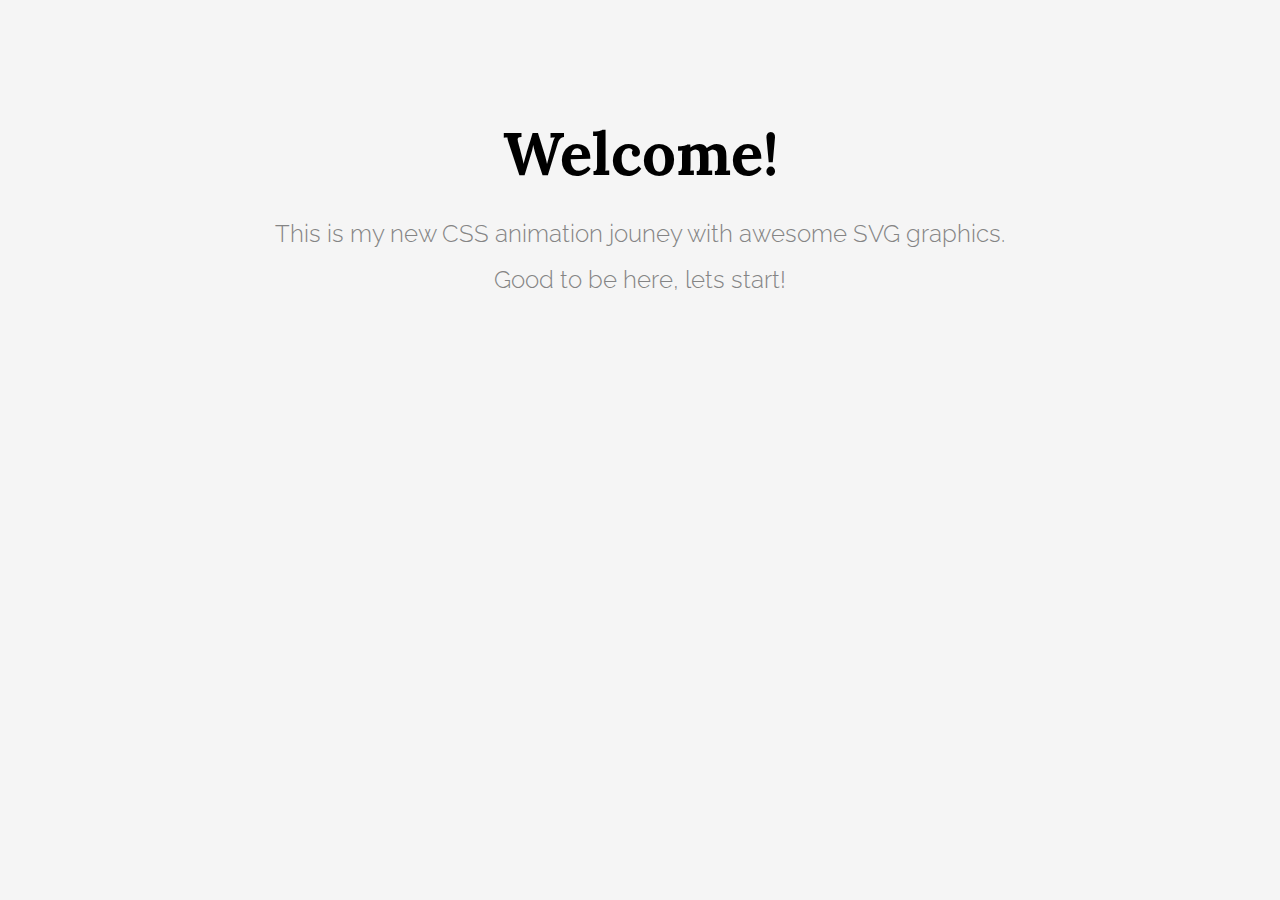
==== index.html @ 7736a3e9 "Setting up Bootstrap, making welcome screen" ====
<!DOCTYPE html>
<html lang="en">
  <head>
    <meta charset="utf-8">
    <meta http-equiv="X-UA-Compatible" content="IE=edge">
    <meta name="viewport" content="width=device-width, initial-scale=1">
    <!-- The above 3 meta tags *must* come first in the head; any other head content must come *after* these tags -->
    <title>The CSS-anim journey</title>

    <!-- Bootstrap -->
    <link href="css/bootstrap.min.css" rel="stylesheet">
    <link rel="stylesheet" href="css/style.css">
    <link rel="stylesheet" href="css/menu.css">

    <!-- HTML5 shim and Respond.js for IE8 support of HTML5 elements and media queries -->
    <!-- WARNING: Respond.js doesn't work if you view the page via file:// -->
    <!--[if lt IE 9]>
      <script src="https://oss.maxcdn.com/html5shiv/3.7.3/html5shiv.min.js"></script>
      <script src="https://oss.maxcdn.com/respond/1.4.2/respond.min.js"></script>
    <![endif]-->
  </head>
  <body>
<!--   Header Zone

<nav class="navbar navbar-inverse navbar-static-top" role="navigation">
    <div class="container">
        <div class="navbar-header">
            <a id="logo" class="navbar-brand" href="index.html"></a>
            <button type="button" class="navbar-toggle collapsed" data-toggle="collapse" data-target="#bs-example-navbar-collapse-1">
              <div id="nav-anim">
                <span class="icon-bar"></span>
                <span class="icon-bar"></span>
                <span class="icon-bar"></span>
              </div>
            </button>
        </div>

        <div class="collapse navbar-collapse" id="bs-example-navbar-collapse-1">
            <ul class="nav navbar-nav">
              <li><a href="about-me.html">Home</a></li>
              <li><a href="services.html">Test</a></li>
              <li><a href="portfolio.html">Shoprenter</a></li>
              <li><a href="contact.html">Optimonk</a></li>
            </ul>
        </div>
    </div>
</nav>

  End of Header Zone   -->

<!--   End of Header Zone   -->

<div class="container section">
  <div class="row">
    <h1>Welcome!</h1>
    <p>This is my new CSS animation jouney with awesome SVG graphics.</p>
    <p> Good to be here, lets start!</p>
  </div>
</div>

<!--   End of Header Zone   -->




<!--   Test Zone   -->



<!--   End of Test Zone   -->

    <!-- jQuery (necessary for Bootstrap's JavaScript plugins) -->
    <script src="https://ajax.googleapis.com/ajax/libs/jquery/1.12.4/jquery.min.js"></script>
    <!-- Include all compiled plugins (below), or include individual files as needed -->
    <script src="js/bootstrap.min.js"></script>
    <script src="js/menu.js"></script>
  </body>
</html>
---- css/style.css ----
@import url('https://fonts.googleapis.com/css?family=Raleway:300,800');
@import url('https://fonts.googleapis.com/css?family=Lora:400,700');

:root {
  font-size: 16px;
  transition: all 300ms ease-in-out;
}

body {
  text-align: center;
  line-height: 1.5;
  letter-spacing: 0px;
  font-style: normal;
  font-family: 'Raleway', sans-serif;
  margin: auto;
  overflow-x: hidden;
  background-color: #f5f5f5;
}

h1 {
  color: #000;
  font-size: 3rem;
  font-weight: 200;
  font-family: 'Lora', serif;
  font-weight: 700;
  padding-bottom: 1rem;
}

p {
  font-weight: 300;
  font-size: 1.2rem;
  color: #848484;
}

.section {
  margin-top: 5rem;
  margin-bottom: 5rem;
}

/*   Media Querri's   */

@media screen and (min-width: 768px) {
  :root {
    font-size: 20px;
    transition: all 300ms ease-in-out;
  }
}
---- css/menu.css ----
/*   Navbar   */

.navbar-brand {
  background-color: #fff;
  -webkit-mask:  url("../img/kod-logo.svg") no-repeat 50% 50%;
  mask: url("../img/kod-logo.svg") no-repeat 50% 50%;
  width: 2.5em;
  margin-left: 1rem;
  margin-right: 3rem;
}

#logo:hover {
  background-color: #aaa;
  transition: 300ms ease-in-out;
}

.navbar {
  margin: 0;
  background-color: #000;
  text-align: center;
}

.navbar .collapse li a,
.navbar .collapse li a:visited {
  font-weight: 300;
  color: #fff;
  text-decoration: none;
  margin: 0 4em;
}

.navbar .collapse li a:hover,
.navbar .collapse li a:focus {
  transition: 300ms ease-in-out;
  color: #aaa;
  text-decoration: none;
  background-color: transparent;
}

.navbar-toggle {
  background: transparent;
  border: none;
}

.navbar-inverse .navbar-toggle:focus,
.navbar-inverse .navbar-toggle:hover {
  background-color: transparent;
}

.navbar-toggle .icon-bar+.icon-bar {
    margin-top: 7px;
}

.navbar-toggle .icon-bar {
  height: 1px;
}

/*   Anim   */

#nav-anim span {
  display: block;
  -webkit-transform: rotate(0deg);
  -moz-transform: rotate(0deg);
  -o-transform: rotate(0deg);
  transform: rotate(0deg);
  -webkit-transition: .25s ease-in-out;
  -moz-transition: .25s ease-in-out;
  -o-transition: .25s ease-in-out;
  transition: .25s ease-in-out;
}

#nav-anim span:nth-child(1) {
  top: 0px;
  -webkit-transform-origin: left center;
  -moz-transform-origin: left center;
  -o-transform-origin: left center;
  transform-origin: left center;
}

#nav-anim span:nth-child(2) {
  top: 18px;
  -webkit-transform-origin: left center;
  -moz-transform-origin: left center;
  -o-transform-origin: left center;
  transform-origin: left center;
}

#nav-anim span:nth-child(3) {
  top: 36px;
  -webkit-transform-origin: left center;
  -moz-transform-origin: left center;
  -o-transform-origin: left center;
  transform-origin: left center;
}

#nav-anim.open span:nth-child(1) {
  -webkit-transform: rotate(45deg);
  -moz-transform: rotate(45deg);
  -o-transform: rotate(45deg);
  transform: rotate(45deg);
  top: -3px;
  left: 8px;
}

#nav-anim.open span:nth-child(2) {
  width: 0%;
  opacity: 0;
}

#nav-anim.open span:nth-child(3) {
  -webkit-transform: rotate(-45deg);
  -moz-transform: rotate(-45deg);
  -o-transform: rotate(-45deg);
  transform: rotate(-45deg);
  top: 39px;
  left: 8px;
}
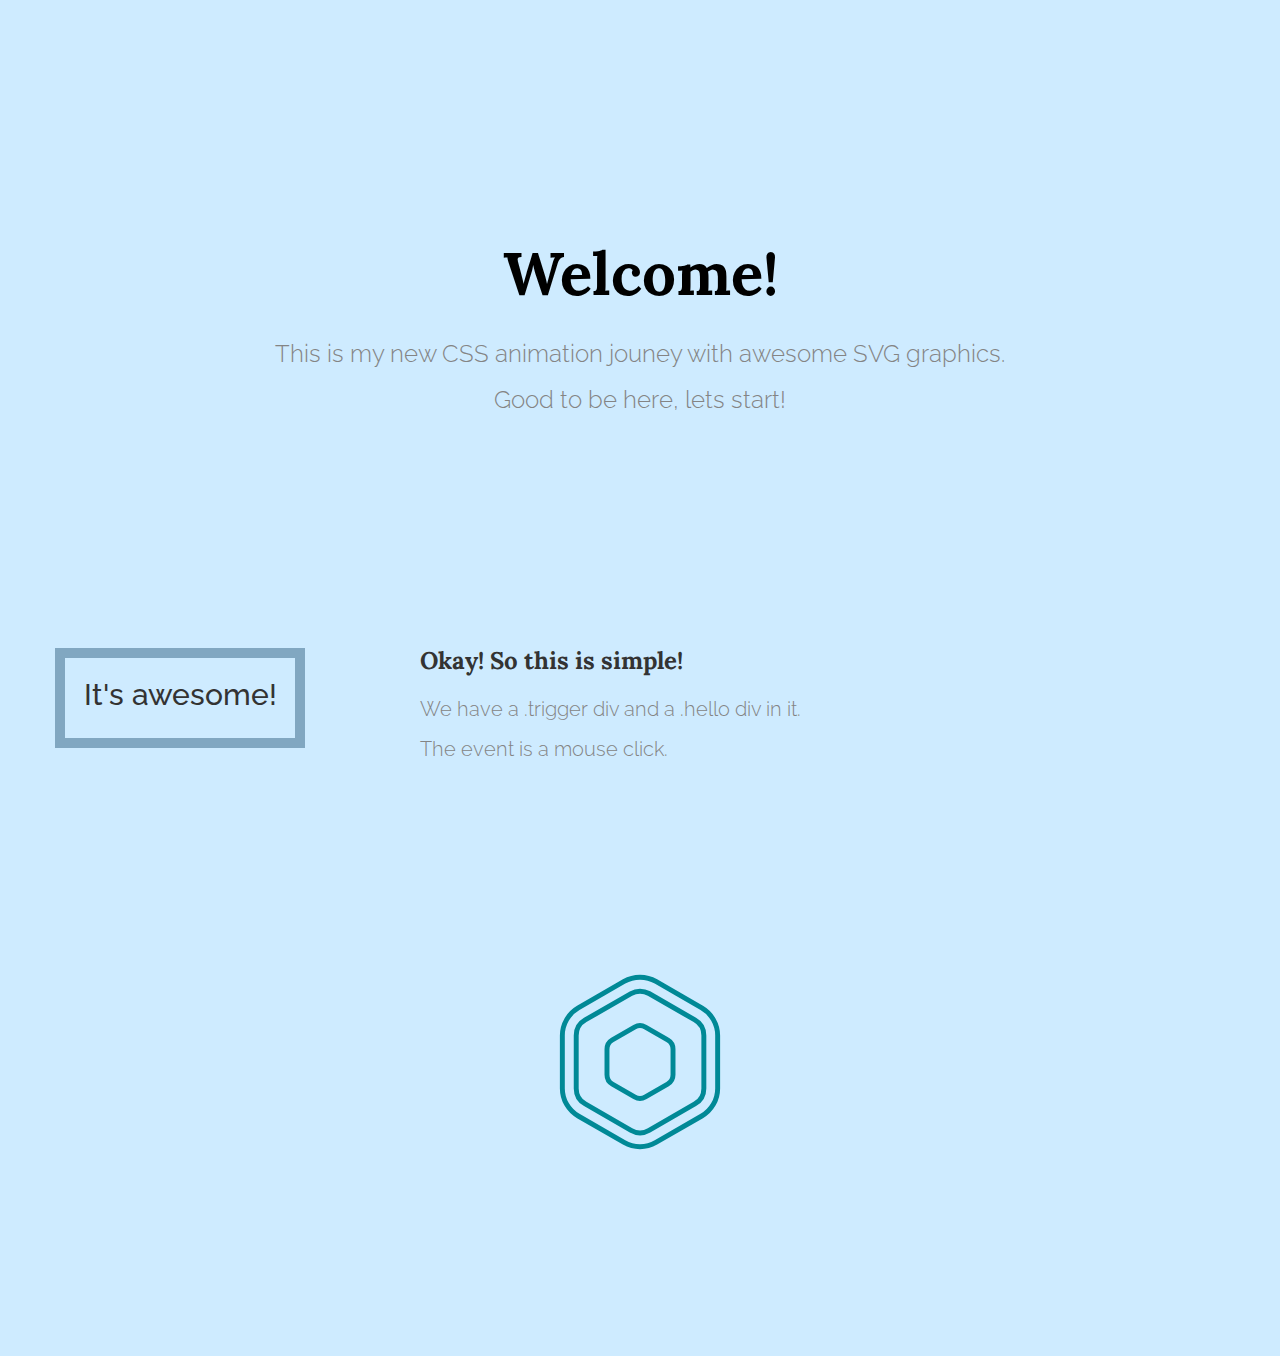
==== commit 87c5b2b7: "making a line animation innonic logo with transitions and click event" ====
--- a/index.html
+++ b/index.html
@@ -10,7 +10,7 @@
     <!-- Bootstrap -->
     <link href="css/bootstrap.min.css" rel="stylesheet">
     <link rel="stylesheet" href="css/style.css">
-    <link rel="stylesheet" href="css/menu.css">
+    <link rel="stylesheet" href="css/anim.css">
 
     <!-- HTML5 shim and Respond.js for IE8 support of HTML5 elements and media queries -->
     <!-- WARNING: Respond.js doesn't work if you view the page via file:// -->
@@ -20,37 +20,10 @@
     <![endif]-->
   </head>
   <body>
-<!--   Header Zone
 
-<nav class="navbar navbar-inverse navbar-static-top" role="navigation">
-    <div class="container">
-        <div class="navbar-header">
-            <a id="logo" class="navbar-brand" href="index.html"></a>
-            <button type="button" class="navbar-toggle collapsed" data-toggle="collapse" data-target="#bs-example-navbar-collapse-1">
-              <div id="nav-anim">
-                <span class="icon-bar"></span>
-                <span class="icon-bar"></span>
-                <span class="icon-bar"></span>
-              </div>
-            </button>
-        </div>
+<!--   Welcome Zone   -->
 
-        <div class="collapse navbar-collapse" id="bs-example-navbar-collapse-1">
-            <ul class="nav navbar-nav">
-              <li><a href="about-me.html">Home</a></li>
-              <li><a href="services.html">Test</a></li>
-              <li><a href="portfolio.html">Shoprenter</a></li>
-              <li><a href="contact.html">Optimonk</a></li>
-            </ul>
-        </div>
-    </div>
-</nav>
-
-  End of Header Zone   -->
-
-<!--   End of Header Zone   -->
-
-<div class="container section">
+<div class="container section welcome">
   <div class="row">
     <h1>Welcome!</h1>
     <p>This is my new CSS animation jouney with awesome SVG graphics.</p>
@@ -60,19 +33,47 @@
 
 <!--   End of Header Zone   -->
 
+<!--   Hello Zone   -->
 
+<div class="container section">
+  <div class="row">
+    <div class="col-xs-12 col-lg-6 trigger">
+      <div class="hello">
+        <h2>It's awesome!</h2>
+      </div>
+    </div>
+    <div class="col-xs-12 col-lg-6 describe text-left">
+      <h3>Okay! So this is simple!</h3>
+      <p>We have a .trigger div and a .hello div in it.</p>
+      <p>The event is a mouse click.</p>
+    </div>
+  </div>
+</div>
 
+<!--   End of Hello Zone   -->
 
-<!--   Test Zone   -->
+<!--   Keyframe Zone   -->
 
+<div class="container section">
+  <div class="row">
+    <div class="logo">
+      <div style="text-align:center; padding:100px 0;">
+        <object>
+          <embed src="img/inn.svg" width="15%" height="15%">
+        </object>
+      </div>
+    </div>
+  </div>
+</div>
 
+<!--   End of Hello Zone   -->
 
-<!--   End of Test Zone   -->
 
     <!-- jQuery (necessary for Bootstrap's JavaScript plugins) -->
     <script src="https://ajax.googleapis.com/ajax/libs/jquery/1.12.4/jquery.min.js"></script>
     <!-- Include all compiled plugins (below), or include individual files as needed -->
     <script src="js/bootstrap.min.js"></script>
     <script src="js/menu.js"></script>
+    <script src="js/hello.js"></script>
   </body>
 </html>
--- a/css/style.css
+++ b/css/style.css
@@ -14,7 +14,7 @@
   font-family: 'Raleway', sans-serif;
   margin: auto;
   overflow-x: hidden;
-  background-color: #f5f5f5;
+  background-color: #ceebff;
 }
 
 h1 {
@@ -37,6 +37,29 @@
   margin-bottom: 5rem;
 }
 
+.describe {
+  margin: 0 5rem;
+}
+.describe p {
+  font-size: 1rem;
+}
+
+h3 {
+  margin: 0 0 1rem;
+  font-size: 1.2rem;
+  font-family: 'Lora', serif;
+  font-weight: 700;
+}
+
+.welcome {
+  padding-top: 6rem;
+  padding-bottom: 6rem;
+}
+
+/*   Media Querri's   */
+
+
+
 /*   Media Querri's   */
 
 @media screen and (min-width: 768px) {
--- a/css/anim.css
+++ b/css/anim.css
@@ -0,0 +1,15 @@
+/*   Hello   */
+.trigger {
+  width: 250px;
+  height: 100px;
+  border: 10px solid #81a7c1;
+}
+
+.hello{
+  transition: transform 300ms cubic-bezier(0.42, 0, 0.02, 0.97);
+  pointer-events: none;
+}
+
+.trigger.clicked .hello {
+  transform: translate(100px, 100px) rotate(20deg);
+}
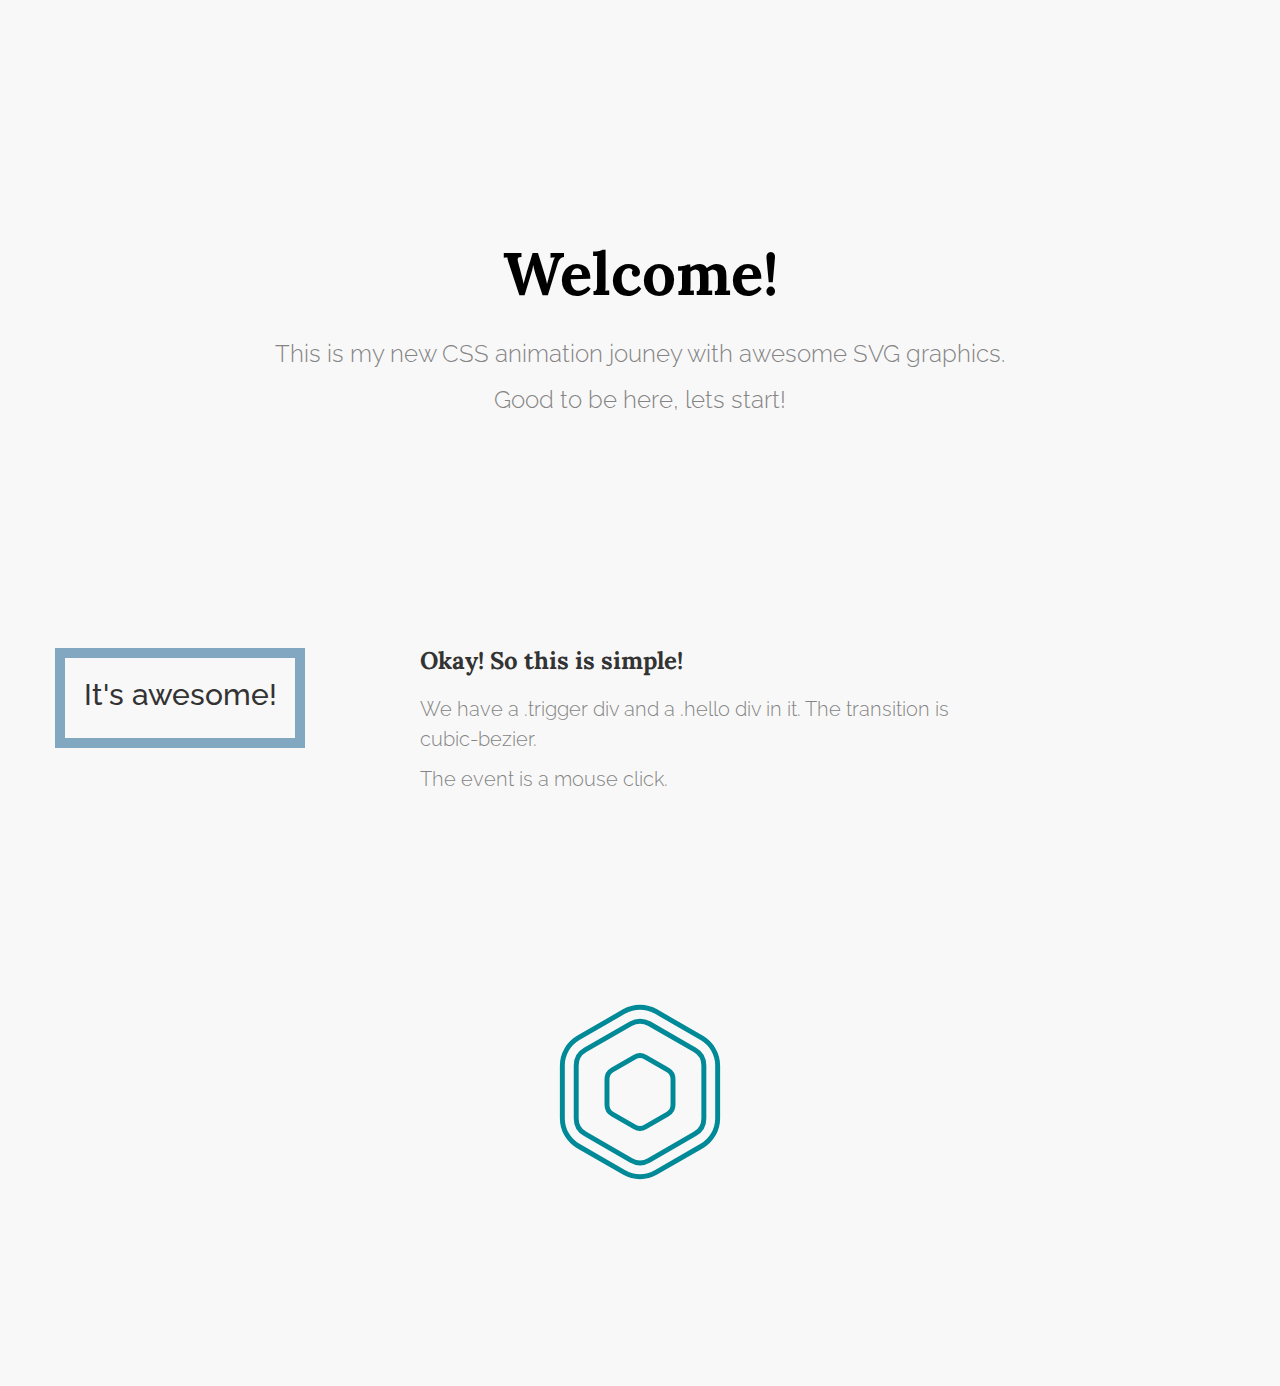
==== commit 38be19b3: "fixing some responsive bug" ====
--- a/index.html
+++ b/index.html
@@ -44,7 +44,7 @@
     </div>
     <div class="col-xs-12 col-lg-6 describe text-left">
       <h3>Okay! So this is simple!</h3>
-      <p>We have a .trigger div and a .hello div in it.</p>
+      <p>We have a .trigger div and a .hello div in it. The transition is cubic-bezier.</p>
       <p>The event is a mouse click.</p>
     </div>
   </div>
--- a/css/style.css
+++ b/css/style.css
@@ -14,7 +14,9 @@
   font-family: 'Raleway', sans-serif;
   margin: auto;
   overflow-x: hidden;
-  background-color: #ceebff;
+  background-color: #f8f8f8;
+  padding-left: 1rem;
+  padding-right: 1rem;
 }
 
 h1 {
@@ -38,8 +40,9 @@
 }
 
 .describe {
-  margin: 0 5rem;
+  margin: 3rem 5rem 0 0;
 }
+
 .describe p {
   font-size: 1rem;
 }
@@ -67,4 +70,10 @@
     font-size: 20px;
     transition: all 300ms ease-in-out;
   }
+
+  .describe {
+    margin: 0 5rem;
+  }
+
+
 }
--- a/css/anim.css
+++ b/css/anim.css
@@ -1,5 +1,6 @@
 /*   Hello   */
 .trigger {
+  box-sizing: padding-box;
   width: 250px;
   height: 100px;
   border: 10px solid #81a7c1;
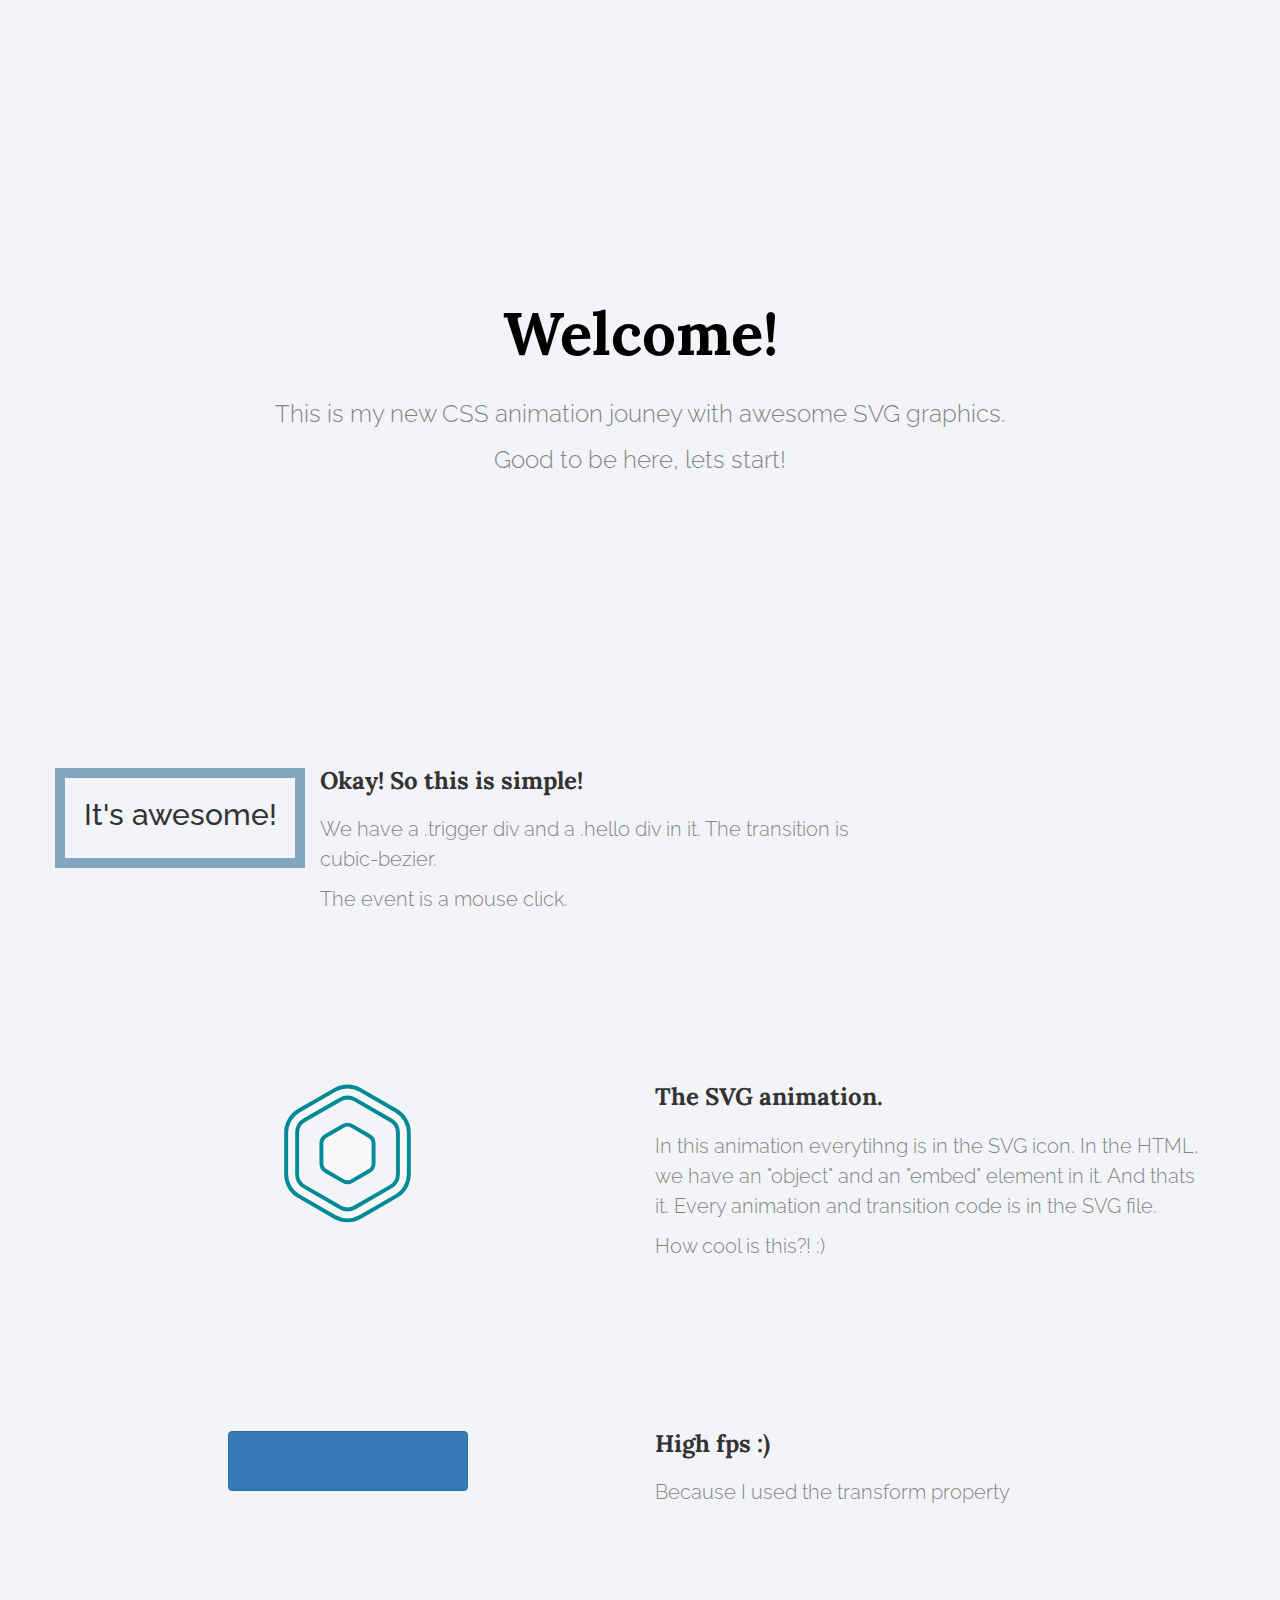
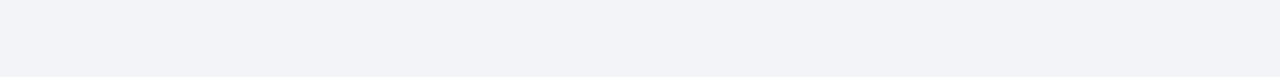
==== commit 1653c59f: "Coding pulsing button with keyframes" ====
--- a/index.html
+++ b/index.html
@@ -56,17 +56,38 @@
 
 <div class="container section">
   <div class="row">
-    <div class="logo">
-      <div style="text-align:center; padding:100px 0;">
+    <div class="col-xs-12 col-lg-6 logo">
+      <div>
         <object>
-          <embed src="img/inn.svg" width="15%" height="15%">
+          <embed src="img/inn.svg" width="25%" height="25%">
         </object>
       </div>
+    </div>
+    <div class="col-xs-12 col-lg-6 describe text-left">
+      <h3>The SVG animation.</h3>
+      <p>In this animation everytihng is in the SVG icon. In the HTML, we have an "object" and an "embed" element in it. And thats it. Every animation and transition code is in the SVG file.</p>
+      <p>How cool is this?! :)</p>
     </div>
   </div>
 </div>
 
 <!--   End of Hello Zone   -->
+
+<!--   Button Zone   -->
+
+<div class="container section">
+  <div class="row">
+    <div class="col-xs-12 col-lg-6 pulse">
+      <center><button class="btn btn-primary button pulse-anim"></button></center>
+    </div>
+    <div class="col-xs-12 col-lg-6 describe text-left">
+      <h3>High fps :)</h3>
+      <p>Because I used the transform property</p>
+    </div>
+  </div>
+</div>
+
+<!--   End of Button Zone   -->
 
 
     <!-- jQuery (necessary for Bootstrap's JavaScript plugins) -->
--- a/css/style.css
+++ b/css/style.css
@@ -14,7 +14,7 @@
   font-family: 'Raleway', sans-serif;
   margin: auto;
   overflow-x: hidden;
-  background-color: #f8f8f8;
+  background-color: #f2f4f7;
   padding-left: 1rem;
   padding-right: 1rem;
 }
@@ -35,8 +35,8 @@
 }
 
 .section {
-  margin-top: 5rem;
-  margin-bottom: 5rem;
+  margin-top: 8rem;
+  margin-bottom: 8rem;
 }
 
 .describe {
@@ -72,8 +72,7 @@
   }
 
   .describe {
-    margin: 0 5rem;
+    margin: 0 0rem;
   }
 
-
 }
--- a/css/anim.css
+++ b/css/anim.css
@@ -1,6 +1,5 @@
 /*   Hello   */
 .trigger {
-  box-sizing: padding-box;
   width: 250px;
   height: 100px;
   border: 10px solid #81a7c1;
@@ -14,3 +13,36 @@
 .trigger.clicked .hello {
   transform: translate(100px, 100px) rotate(20deg);
 }
+
+/*   Pulse   */
+.button a {
+  padding: 10px;
+  color: #fff;
+}
+
+.button{
+  font-weight: 700;
+  font-size: 1.3rem;
+  text-decoration: none;
+  width: 240px;
+  height: 60px;
+}
+
+.pulse-anim {
+  animation-name: myframes;
+  animation-duration: 5000ms;
+  transform-origin:70% 70%;
+  animation-iteration-count: infinite;
+  animation-timing-function: linear;
+}
+
+@keyframes myframes {
+  0% { transform: scale(1); }
+	30% { transform: scale(1); }
+	40% { transform: scale(1.08); }
+	50% { transform: scale(1); }
+	60% { transform: scale(1); }
+	70% { transform: scale(1.05); }
+	80% { transform: scale(1); }
+	100% { transform: scale(1); }
+}
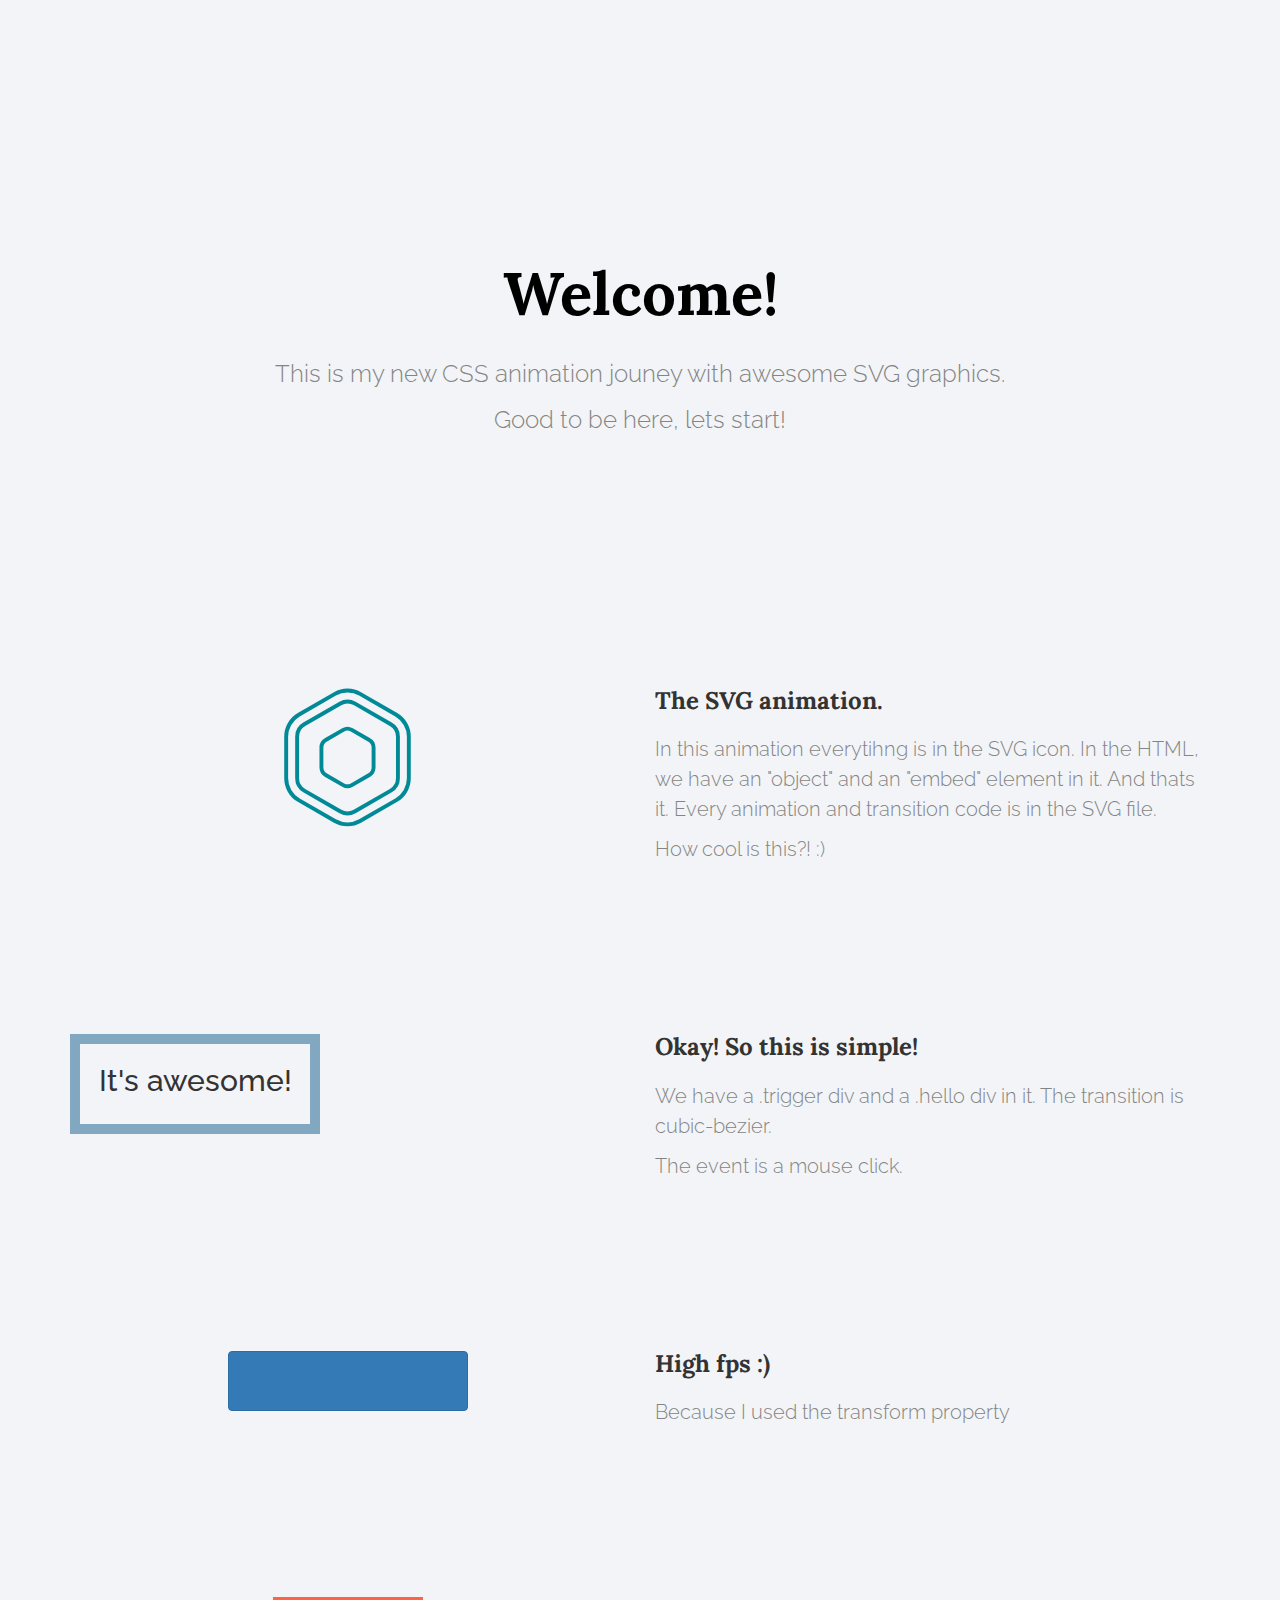
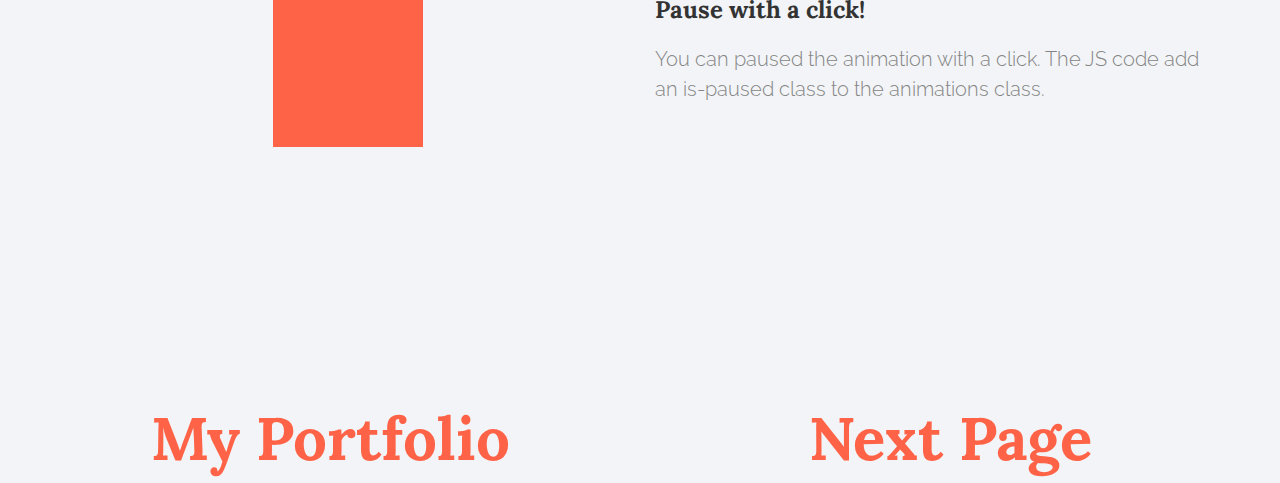
==== commit adbb1453: "Create a cat animation" ====
--- a/index.html
+++ b/index.html
@@ -33,24 +33,6 @@
 
 <!--   End of Header Zone   -->
 
-<!--   Hello Zone   -->
-
-<div class="container section">
-  <div class="row">
-    <div class="col-xs-12 col-lg-6 trigger">
-      <div class="hello">
-        <h2>It's awesome!</h2>
-      </div>
-    </div>
-    <div class="col-xs-12 col-lg-6 describe text-left">
-      <h3>Okay! So this is simple!</h3>
-      <p>We have a .trigger div and a .hello div in it. The transition is cubic-bezier.</p>
-      <p>The event is a mouse click.</p>
-    </div>
-  </div>
-</div>
-
-<!--   End of Hello Zone   -->
 
 <!--   Keyframe Zone   -->
 
@@ -75,6 +57,27 @@
 
 <!--   Button Zone   -->
 
+  <div class="container section">
+    <div class="row">
+      <div class="col-xs-12 col-lg-6">
+         <div class="trigger">
+           <div class="hello">
+             <h2>It's awesome! </h2>
+           </div>
+         </div>
+      </div>
+      <div class="col-xs-12 col-lg-6 describe text-left">
+        <h3>Okay! So this is simple!</h3>
+        <p>We have a .trigger div and a .hello div in it. The transition is cubic-bezier.</p>
+        <p>The event is a mouse click.</p>
+      </div>
+    </div>
+  </div>
+
+<!--   End of Button Zone   -->
+
+<!--   Button Zone   -->
+
 <div class="container section">
   <div class="row">
     <div class="col-xs-12 col-lg-6 pulse">
@@ -89,12 +92,45 @@
 
 <!--   End of Button Zone   -->
 
+<!--   Box animation Zone   -->
+
+<div class="container section">
+  <div class="row">
+    <div class="col-xs-12 col-lg-6 box-wrapper">
+      <div class=" box-anim">
+
+      </div>
+    </div>
+    <div class="col-xs-12 col-lg-6 describe text-left">
+      <h3>Pause with a click!</h3>
+      <p>You can paused the animation with a click. The JS code add an is-paused class to the animations class.</p>
+    </div>
+  </div>
+</div>
+
+<!--   End of Box animation Zone   -->
+
+<!--   Box animation Zone   -->
+
+<div class="container-fluid footer">
+  <div class="row">
+    <div class="col-xs-12 col-lg-6 links">
+      <a href="https://szsoma.github.io/profile/" target="_blank">My Portfolio</a>
+    </div>
+    <div class="col-xs-12 col-lg-6 links">
+      <a href="cat.html">Next Page</a>
+    </div>
+  </div>
+</div>
+
+<!--   End of Box animation Zone   -->
+
 
     <!-- jQuery (necessary for Bootstrap's JavaScript plugins) -->
     <script src="https://ajax.googleapis.com/ajax/libs/jquery/1.12.4/jquery.min.js"></script>
     <!-- Include all compiled plugins (below), or include individual files as needed -->
     <script src="js/bootstrap.min.js"></script>
-    <script src="js/menu.js"></script>
+    <!-- <script src="js/menu.js"></script> -->
     <script src="js/hello.js"></script>
   </body>
 </html>
--- a/css/style.css
+++ b/css/style.css
@@ -35,8 +35,8 @@
 }
 
 .section {
-  margin-top: 8rem;
-  margin-bottom: 8rem;
+  margin-top: 4rem;
+  margin-bottom: 4rem;
 }
 
 .describe {
@@ -55,12 +55,53 @@
 }
 
 .welcome {
-  padding-top: 6rem;
-  padding-bottom: 6rem;
+  padding-top: 4rem;
+  padding-bottom: 4rem;
 }
 
-/*   Media Querri's   */
+/*   Buttons  */
 
+.links a,
+.links a:visited {
+  font-size: 3rem;
+  font-family: 'Lora', serif;
+  font-weight: 700;
+  color: tomato;
+  text-decoration: none;
+  padding: 0;
+  margin: 0;
+}
+
+.links a:hover,
+.links a:active {
+  font-size: 3rem;
+  font-family: 'Lora', serif;
+  font-weight: 700;
+  color: skyblue;
+  text-decoration: none;
+  padding: 0;
+  margin: 0;
+}
+
+/*   CAT   */
+.cat-btns {
+  margin-bottom: 1rem;
+}
+
+.cat {
+  margin-top: 2rem;
+}
+
+.cat-svg {
+  width: 400px;
+  height: 400px;
+  transform: scale(1);
+}
+
+
+.footer {
+  margin-top: 12rem;
+}
 
 
 /*   Media Querri's   */
@@ -71,8 +112,17 @@
     transition: all 300ms ease-in-out;
   }
 
+  .section {
+    margin-top: 8rem;
+    margin-bottom: 8rem;
+  }
+
   .describe {
     margin: 0 0rem;
   }
 
+  .cat-btns {
+    margin-bottom: 5rem;
+  }
+
 }
--- a/css/anim.css
+++ b/css/anim.css
@@ -10,8 +10,8 @@
   pointer-events: none;
 }
 
-.trigger.clicked .hello {
-  transform: translate(100px, 100px) rotate(20deg);
+  .clicked .hello {
+  transform: translate(50px,50px) rotate(20deg);
 }
 
 /*   Pulse   */
@@ -46,3 +46,40 @@
 	80% { transform: scale(1); }
 	100% { transform: scale(1); }
 }
+
+/*   Box animation   */
+.box-anim {
+  display: inline-block;
+  background: tomato;
+  width: 150px;
+  height: 150px;
+  position: relative;
+  animation-name: box-animation;
+  animation-duration: 2s;
+  animation-timing-function: ease-in-out;
+  animation-delay: 0s;
+  animation-iteration-count: infinite;
+  animation-direction: forwards;
+}
+
+.is-paused {
+  animation-play-state: paused;
+}
+
+@keyframes box-animation {
+  0% {
+    width: 150px;
+  }
+  50% {
+    width: 250px;
+  }
+  100% {
+    width: 150px;
+    background: blue;
+    }
+}
+
+/*   Cat animation   */
+.eye-color {
+  fill: #175282;
+}
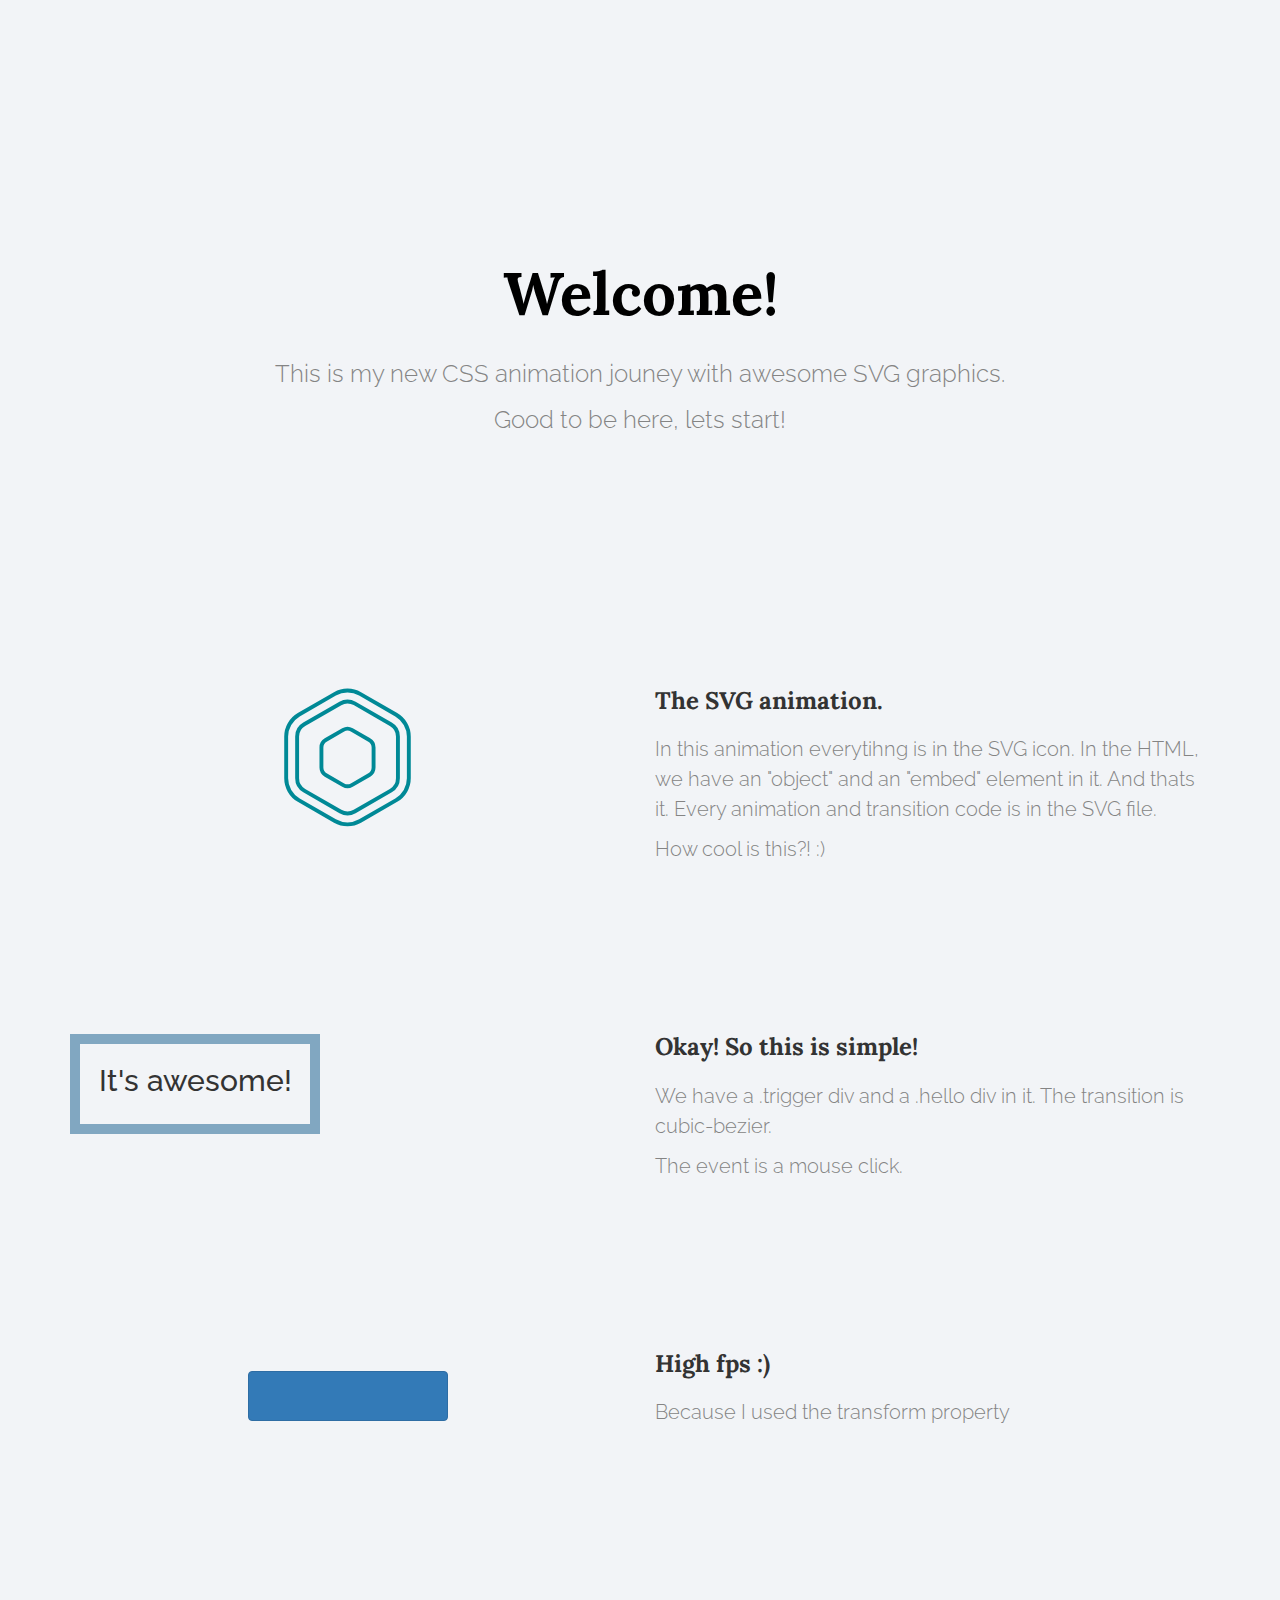
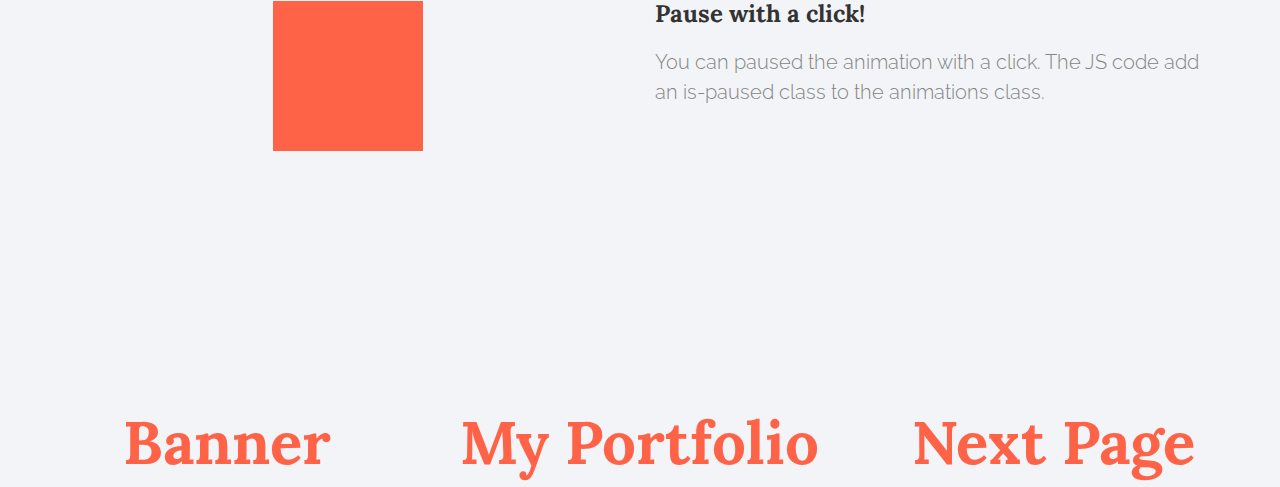
==== commit d954a3bf: "fixing the blue eyes cat svg problem, add huppanjbele banner animation" ====
--- a/index.html
+++ b/index.html
@@ -114,10 +114,13 @@
 
 <div class="container-fluid footer">
   <div class="row">
-    <div class="col-xs-12 col-lg-6 links">
+    <div class="col-xs-12 col-lg-4 links">
+      <a href="https://szsoma.github.io/huppanjbele/" target="_blank">Banner</a>
+    </div>
+    <div class="col-xs-12 col-lg-4 links">
       <a href="https://szsoma.github.io/profile/" target="_blank">My Portfolio</a>
     </div>
-    <div class="col-xs-12 col-lg-6 links">
+    <div class="col-xs-12 col-lg-4 links">
       <a href="cat.html">Next Page</a>
     </div>
   </div>
--- a/css/anim.css
+++ b/css/anim.css
@@ -39,7 +39,7 @@
 @keyframes myframes {
   0% { transform: scale(1); }
 	30% { transform: scale(1); }
-	40% { transform: scale(1.08); }
+	40% { transform: scale(1.05); }
 	50% { transform: scale(1); }
 	60% { transform: scale(1); }
 	70% { transform: scale(1.05); }
@@ -80,6 +80,16 @@
 }
 
 /*   Cat animation   */
-.eye-color {
+.btns {
+  margin-bottom: 1rem;
+}
+
+.btn-primary {
+  width: 10rem;
+  height: 2.5rem;
+  margin: 1rem;
+}
+
+.blue-eyes .eye-color {
   fill: #175282;
 }
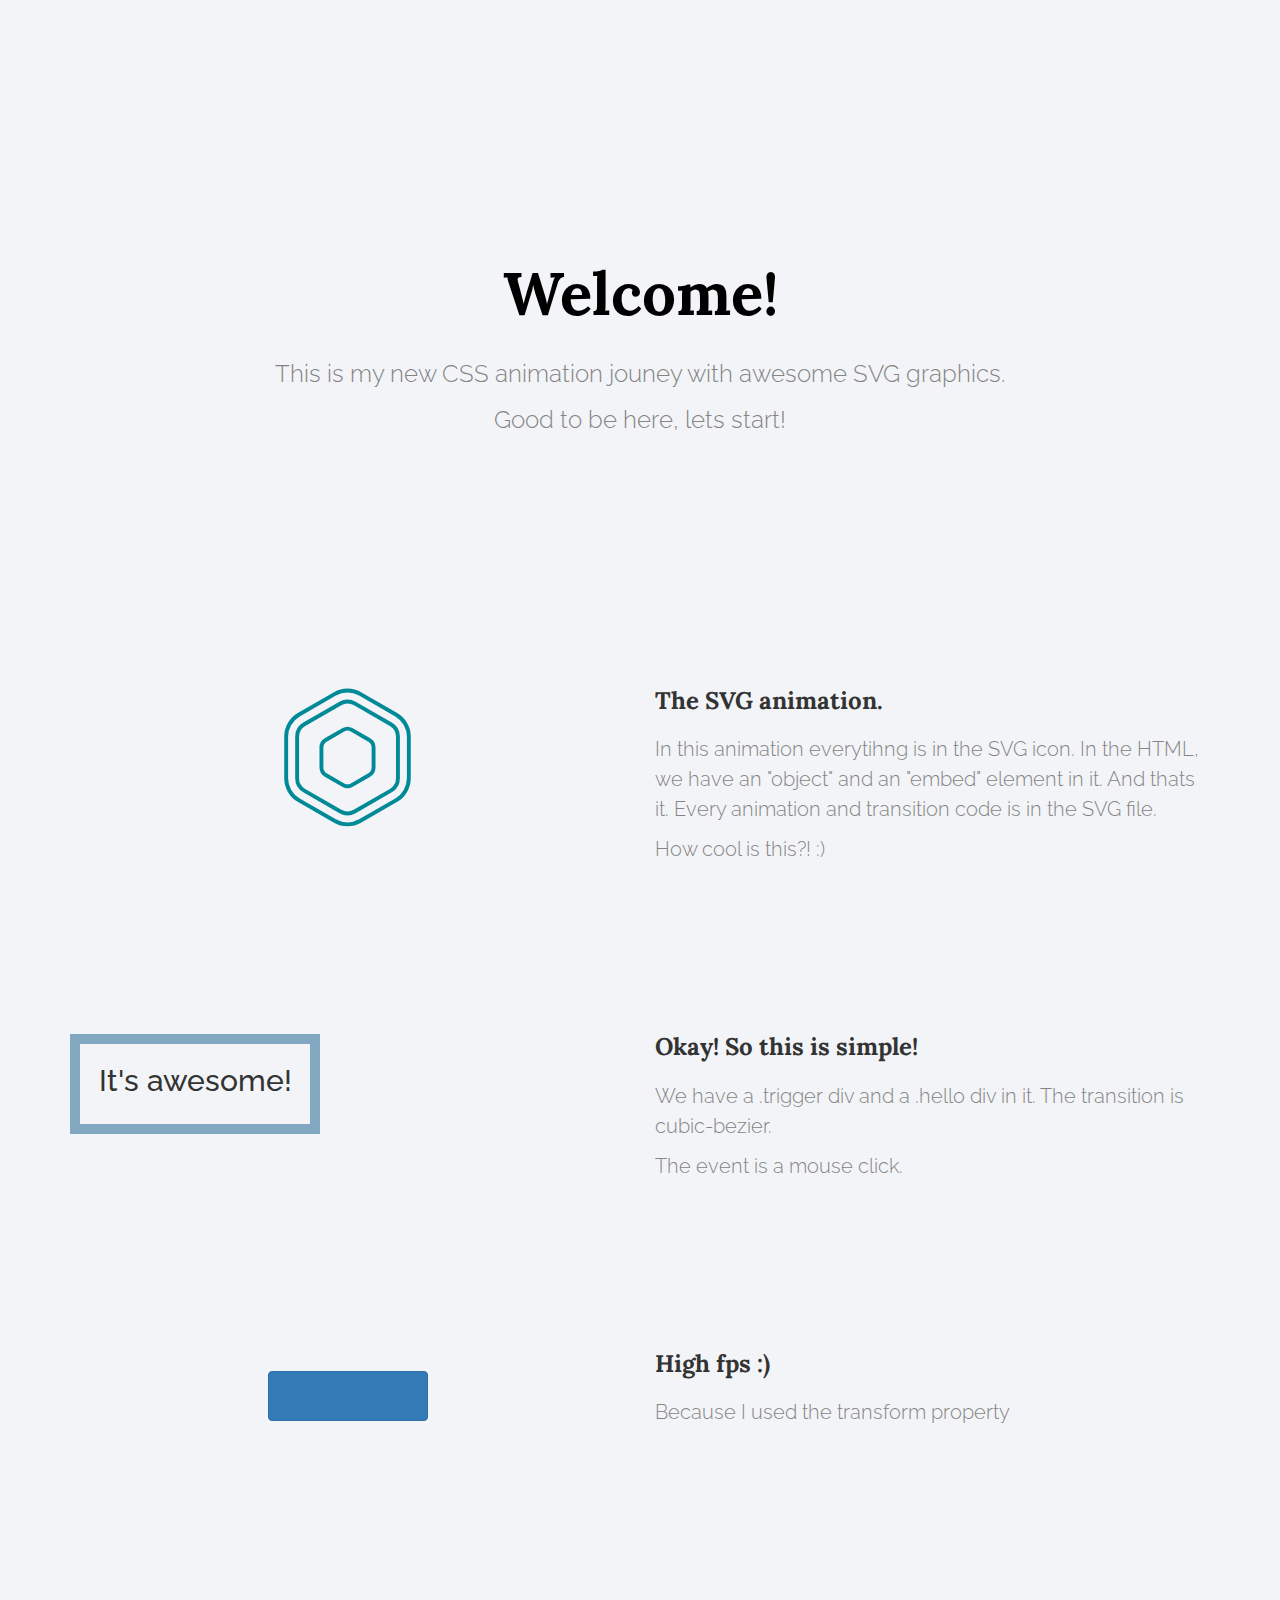
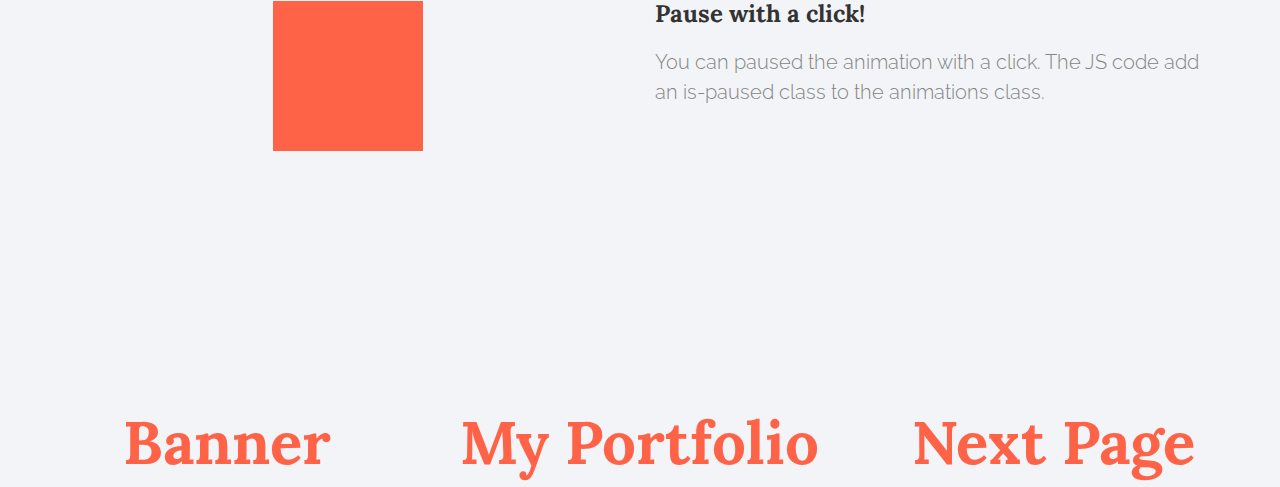
==== commit 49331e69: "making om monk animation" ====
--- a/index.html
+++ b/index.html
@@ -97,7 +97,7 @@
 <div class="container section">
   <div class="row">
     <div class="col-xs-12 col-lg-6 box-wrapper">
-      <div class=" box-anim">
+      <div class="box-anim">
 
       </div>
     </div>
--- a/css/anim.css
+++ b/css/anim.css
@@ -80,16 +80,144 @@
 }
 
 /*   Cat animation   */
-.btns {
+.buttons {
   margin-bottom: 1rem;
 }
 
 .btn-primary {
-  width: 10rem;
+  width: 8rem;
   height: 2.5rem;
   margin: 1rem;
 }
+.btn-success {
+  width: 8rem;
+  height: 2.5rem;
+  margin: 1rem;
+}
 
 .blue-eyes .eye-color {
   fill: #175282;
 }
+
+.sad .mouth {
+  transform: rotate(90deg) scale(.8);
+  transform-origin: 141px 191px;
+}
+
+.move-around .eyes {
+  animation: moveEyes 12s infinite;
+}
+
+@keyframes moveEyes {
+  20% {
+    transform: translate(-8px, -10px);
+  }
+  40% {
+    transform: translate(0,0);
+  }
+  65% {
+    transform: translate(8px, -4px);
+  }
+}
+
+.move-around .l-mo {
+  animation: left-mo 3s infinite;
+  transform-origin: 141px 191px;
+}
+
+@keyframes left-mo {
+  20% {
+    transform: rotate(5deg);
+  }
+  60% {
+    transform: rotate(-5deg);
+  }
+}
+.move-around .r-mo {
+  animation: right-mo 3s infinite;
+  transform-origin: 141px 191px;
+}
+
+@keyframes right-mo {
+  5% {
+    transform: rotate(-2deg);
+  }
+  90% {
+    transform: rotate(5deg);
+  }
+}
+
+.move-around .head {
+  animation: move 8s infinite;
+}
+
+@keyframes move {
+  20% {
+    transform: rotateY(10deg) rotateX(10deg);
+  }
+  40%{
+    transform: rotateY(25deg) rotateX(10deg);
+  }
+  60% {
+    transform: rotateY(-10deg) rotateX(-10deg);
+  }
+  85% {
+    transform: rotateY(-10deg) rotateX(-16deg);
+  }
+}
+
+.move-around .tail {
+  animation: tail 5s infinite;
+  transform-origin: bottom;
+}
+
+@keyframes tail {
+  10% {
+    transform: rotate(3deg);
+  }
+  40% {
+    transform: rotate(-2deg);
+  }
+  70% {
+    transform: rotate(2deg);
+  }
+  80% {
+    transform: rotate(0deg);
+  }
+}
+
+.svg-container {
+  perspective: 2000px;
+}
+
+/*   Progress Bar   */
+
+.progress {
+  height: 5px;
+  margin-top: 7rem;
+}
+
+.progress-bar {
+  text-align: left;
+  transition-duration: 2s;
+  background-color: #93ca0e;
+}
+
+/*   GSap Conversific Logo   */
+.conv-logo {
+  height: 20rem;
+  padding-top: 0;
+  margin-top: -20px;
+}
+
+/*   GSap Optimonk iMac   */
+.imac {
+  margin-top: 6rem;
+  margin-bottom: 6rem;
+}
+
+/*   Media Querri's   */
+
+@media screen and (min-width: 768px) {
+
+}
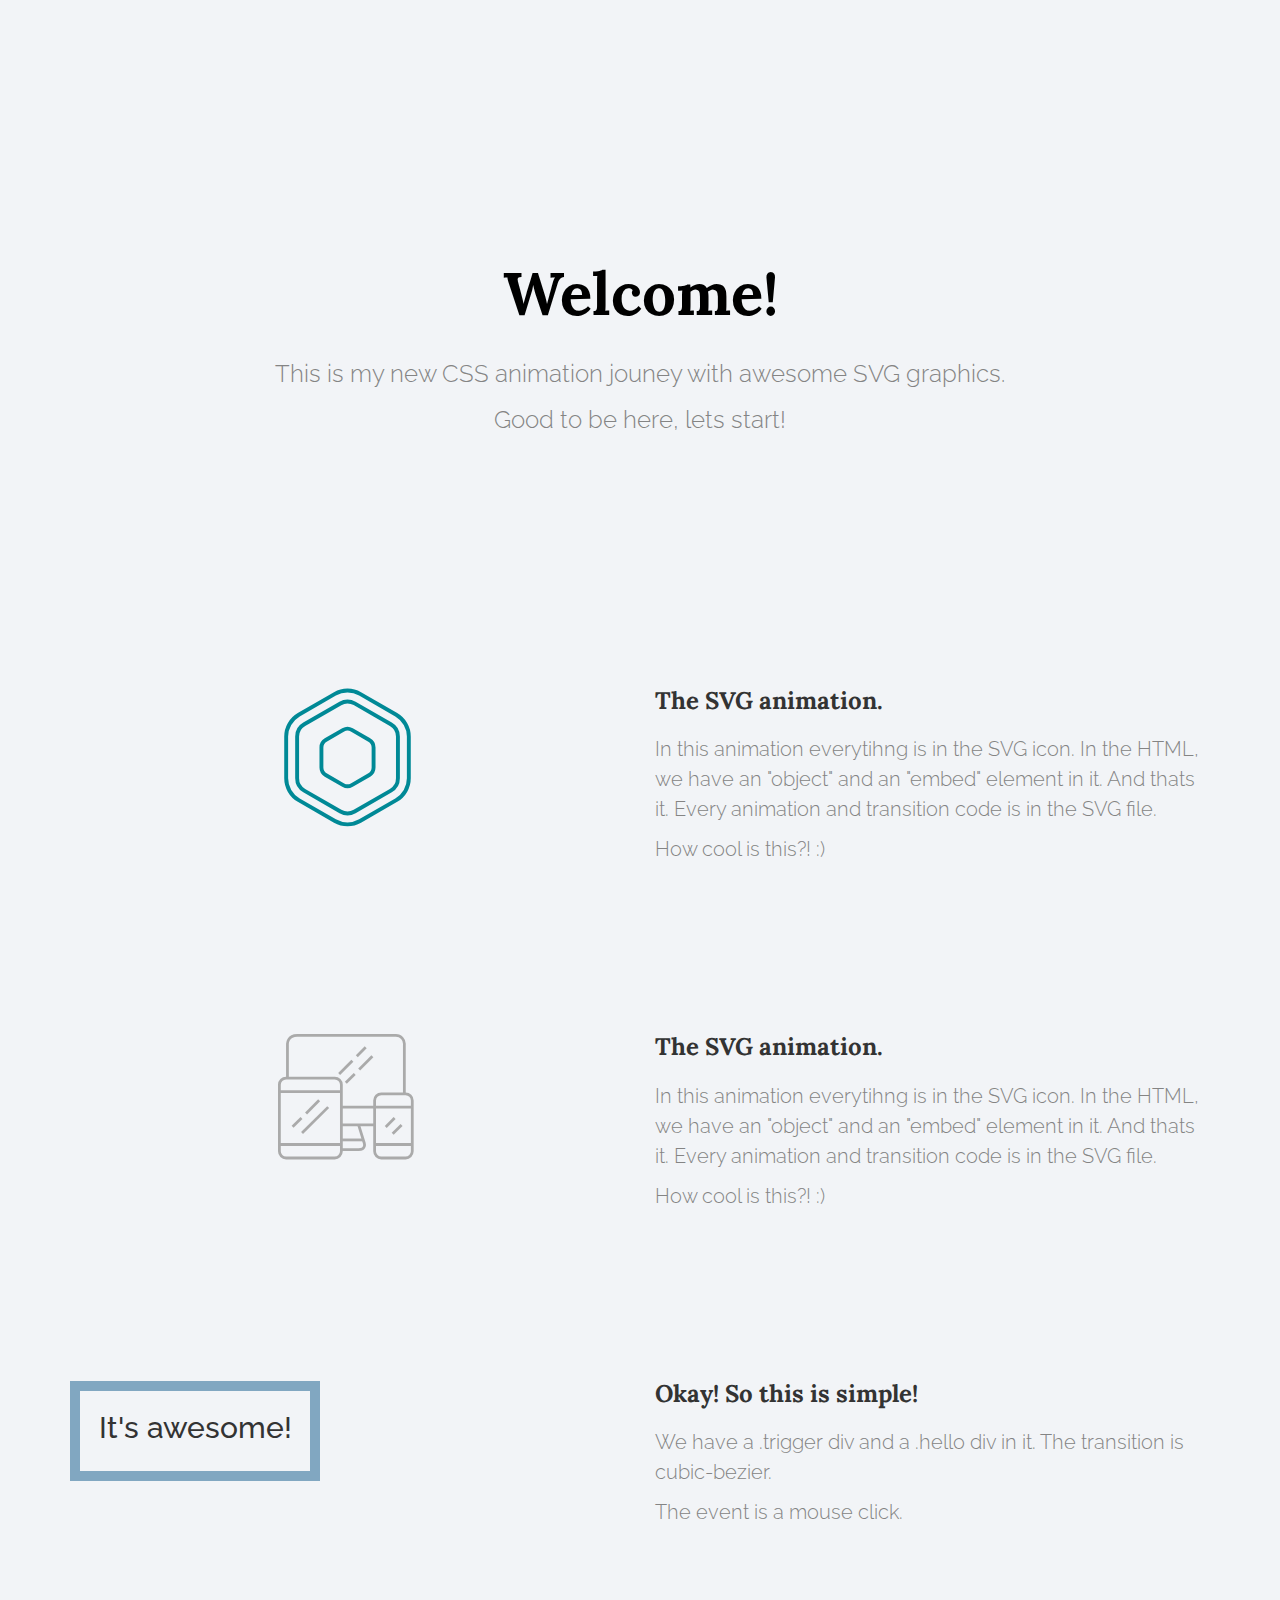
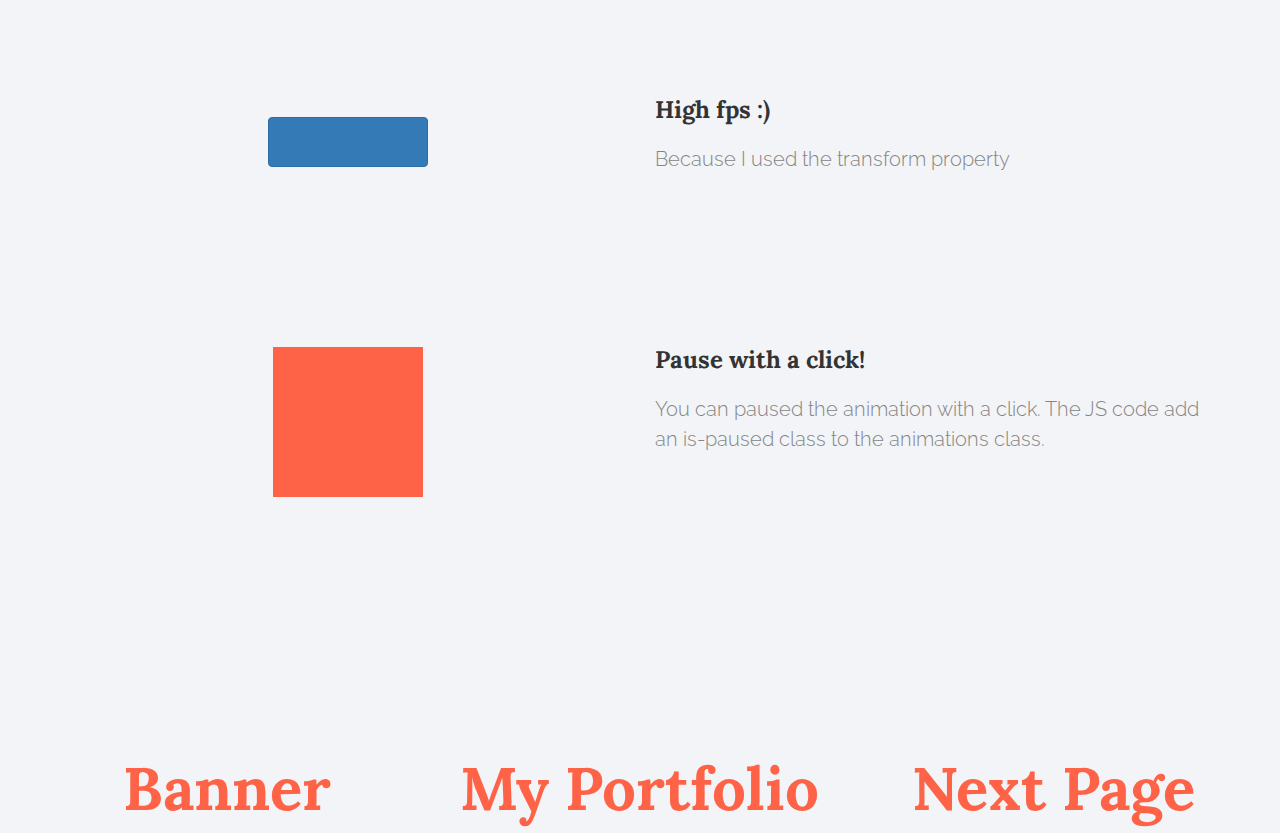
==== commit 1dda9413: "making om drawline animation" ====
--- a/index.html
+++ b/index.html
@@ -42,6 +42,27 @@
       <div>
         <object>
           <embed src="img/inn.svg" width="25%" height="25%">
+        </object>
+      </div>
+    </div>
+    <div class="col-xs-12 col-lg-6 describe text-left">
+      <h3>The SVG animation.</h3>
+      <p>In this animation everytihng is in the SVG icon. In the HTML, we have an "object" and an "embed" element in it. And thats it. Every animation and transition code is in the SVG file.</p>
+      <p>How cool is this?! :)</p>
+    </div>
+  </div>
+</div>
+
+<!--   End of Hello Zone   -->
+
+<!--   Keyframe Zone   -->
+
+<div class="container section">
+  <div class="row">
+    <div class="col-xs-12 col-lg-6">
+      <div>
+        <object>
+          <embed src="img/responsive.svg" width="25%" height="25%">
         </object>
       </div>
     </div>
